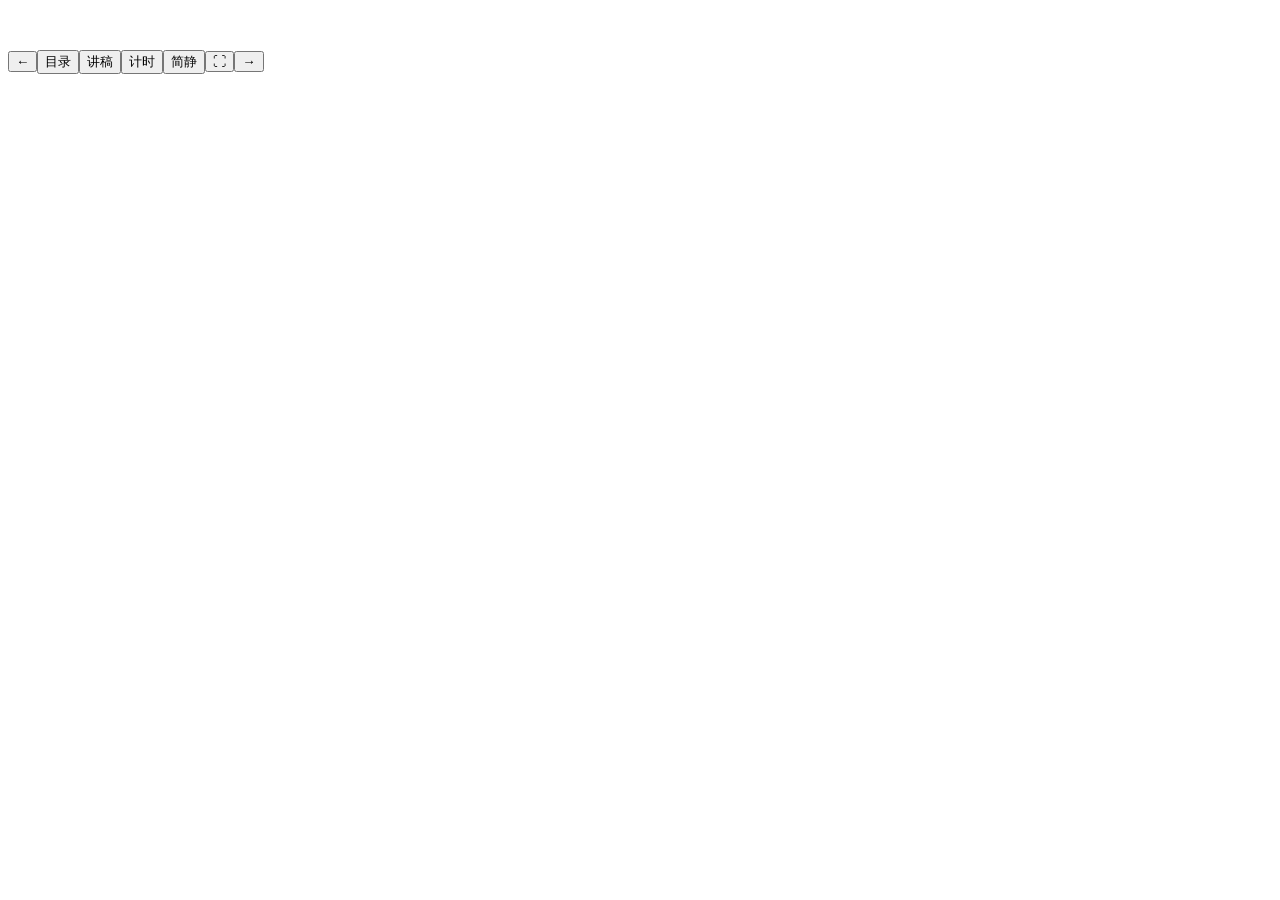
==== line-story/index.html @ 2891e2a6 "Add independent SVG classroom entry and accessible controls" ====
<!doctype html>
<html lang="zh-CN">
<head>
<meta charset="utf-8"><meta name="viewport" content="width=device-width,initial-scale=1,viewport-fit=cover">
<meta name="theme-color" content="#f5f2e8"><title>童年里，什么值得被留下 · 线条叙事</title>
<link rel="stylesheet" href="style.css">
</head>
<body>
<main id="stage" tabindex="-1" aria-label="童年阅读课堂">
  <div id="canvas"><div id="art"></div><div class="chapter-mark" id="chapterMark"></div><section id="copy" aria-live="polite" aria-atomic="true"></section><div id="archive" aria-hidden="true"><figure><img id="materialImage" alt=""><figcaption id="materialText"></figcaption></figure></div><div class="paper-bottom" aria-hidden="true"></div></div>
  <div id="liveStatus" class="sr-only" role="status"></div>
  <nav id="controls" aria-label="课堂控制"><button id="prev" title="上一节拍（←）" aria-label="上一节拍">←</button><span id="counter"></span><button id="menuButton" title="目录（M）">目录</button><button id="noteButton" title="教师讲稿（N）">讲稿</button><button id="timerButton" title="暂停或继续计时（T）"><span id="clock">计时</span></button><button id="motionButton" title="切换简静动画" aria-pressed="false">简静</button><button id="fullButton" title="全屏（F）" aria-label="切换全屏">⛶</button><button id="next" title="下一节拍（→ / 空格）" aria-label="下一节拍">→</button></nav>
  <div id="shade" hidden></div>
  <aside id="notes" class="panel" role="dialog" aria-modal="true" aria-labelledby="notesTitle" hidden><button class="close" aria-label="关闭教师讲稿">×</button><h2 id="notesTitle">教师讲稿</h2><div id="notesBody"></div></aside>
  <aside id="menu" class="panel" role="dialog" aria-modal="true" aria-labelledby="menuTitle" hidden><button class="close" aria-label="关闭目录">×</button><h2 id="menuTitle">课堂节拍</h2><p class="panel-hint">每次下一步只前进一个节拍；倒计时到零不会翻屏。</p><div id="cueList"></div></aside>
  <div id="loadError" role="alert" hidden>课件未完整载入。请完整解压文件夹后，打开 index.html。</div>
</main>
<noscript>请在浏览器中启用 JavaScript 后打开本课件。</noscript>
<script src="lesson-data.js"></script><script src="scenery.js"></script><script src="lesson.js"></script>
</body></html>
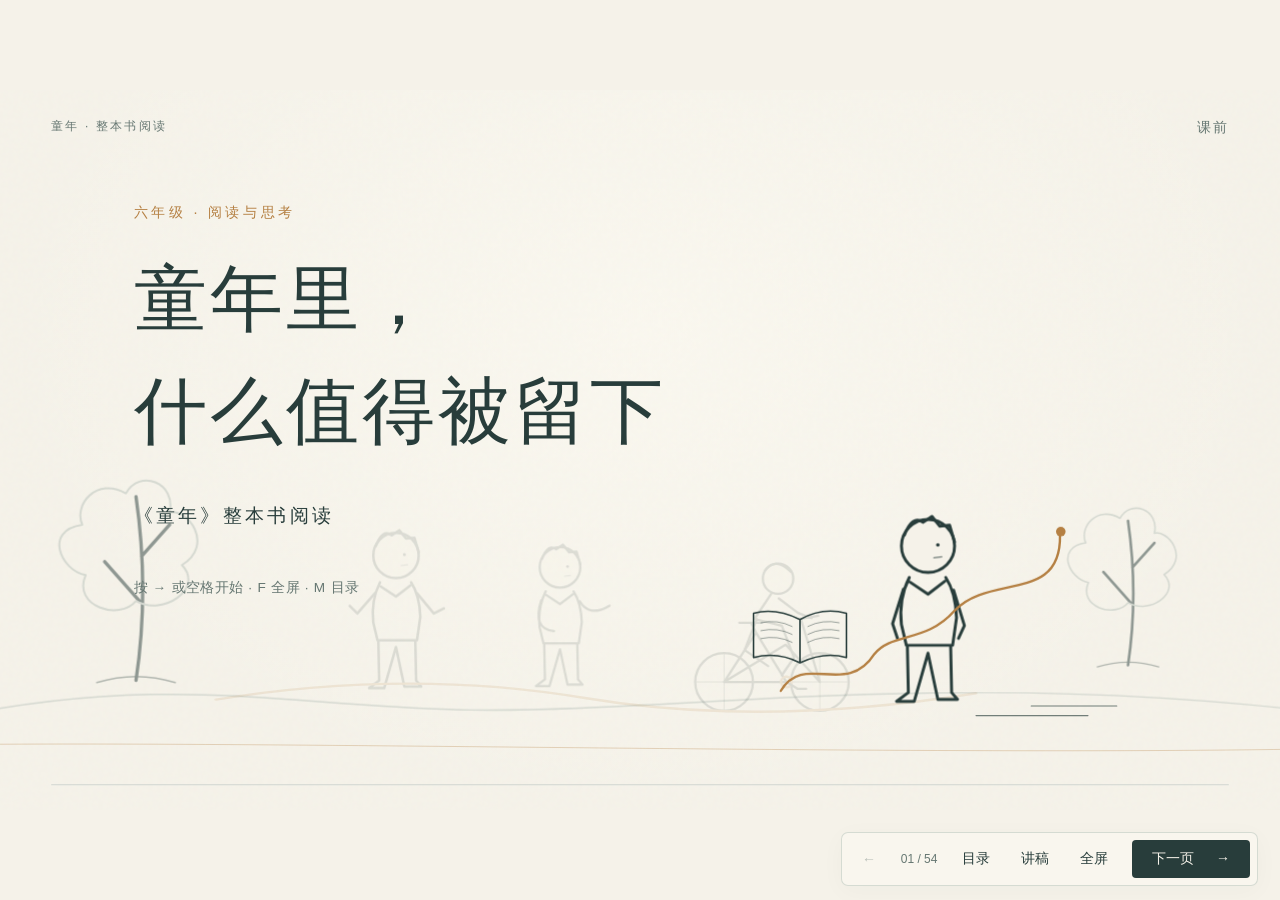
==== commit 518bcd76: "Publish independent vector line-story classroom with synchronized teacher script" ====
--- a/line-story/index.html
+++ b/line-story/index.html
@@ -1,20 +1,37 @@
 <!doctype html>
 <html lang="zh-CN">
 <head>
-<meta charset="utf-8"><meta name="viewport" content="width=device-width,initial-scale=1,viewport-fit=cover">
-<meta name="theme-color" content="#f5f2e8"><title>童年里，什么值得被留下 · 线条叙事</title>
-<link rel="stylesheet" href="style.css">
+<meta charset="utf-8"><meta name="viewport" content="width=device-width,initial-scale=1">
+<meta name="color-scheme" content="light"><meta name="description" content="《童年》整本书阅读：用线条连接证据、思考与生活。40分钟，一键推进。">
+<title>童年里，什么值得被留下 · 线条叙事</title>
+<link rel="stylesheet" href="styles/story.css">
 </head>
 <body>
-<main id="stage" tabindex="-1" aria-label="童年阅读课堂">
-  <div id="canvas"><div id="art"></div><div class="chapter-mark" id="chapterMark"></div><section id="copy" aria-live="polite" aria-atomic="true"></section><div id="archive" aria-hidden="true"><figure><img id="materialImage" alt=""><figcaption id="materialText"></figcaption></figure></div><div class="paper-bottom" aria-hidden="true"></div></div>
-  <div id="liveStatus" class="sr-only" role="status"></div>
-  <nav id="controls" aria-label="课堂控制"><button id="prev" title="上一节拍（←）" aria-label="上一节拍">←</button><span id="counter"></span><button id="menuButton" title="目录（M）">目录</button><button id="noteButton" title="教师讲稿（N）">讲稿</button><button id="timerButton" title="暂停或继续计时（T）"><span id="clock">计时</span></button><button id="motionButton" title="切换简静动画" aria-pressed="false">简静</button><button id="fullButton" title="全屏（F）" aria-label="切换全屏">⛶</button><button id="next" title="下一节拍（→ / 空格）" aria-label="下一节拍">→</button></nav>
-  <div id="shade" hidden></div>
-  <aside id="notes" class="panel" role="dialog" aria-modal="true" aria-labelledby="notesTitle" hidden><button class="close" aria-label="关闭教师讲稿">×</button><h2 id="notesTitle">教师讲稿</h2><div id="notesBody"></div></aside>
-  <aside id="menu" class="panel" role="dialog" aria-modal="true" aria-labelledby="menuTitle" hidden><button class="close" aria-label="关闭目录">×</button><h2 id="menuTitle">课堂节拍</h2><p class="panel-hint">每次下一步只前进一个节拍；倒计时到零不会翻屏。</p><div id="cueList"></div></aside>
-  <div id="loadError" role="alert" hidden>课件未完整载入。请完整解压文件夹后，打开 index.html。</div>
+<main id="viewport" aria-label="童年阅读课堂">
+ <div id="stage">
+  <div class="paper"></div>
+  <svg id="world" viewBox="0 0 1600 900" fill="none" aria-hidden="true"></svg>
+  <div id="media" aria-hidden="true"></div>
+  <section id="content" aria-label="当前阅读内容"></section>
+  <div class="topline"><span>童年 · 整本书阅读</span><span id="chapter"></span></div>
+  <div id="meter" aria-hidden="true"><span></span></div>
+  <output id="timer" aria-label="当前活动剩余时间" hidden></output>
+  <div id="stamp" aria-hidden="true"></div>
+ </div>
+ <nav id="controls" aria-label="授课操作">
+  <button id="prev" title="上一页（← / PageUp）" aria-label="上一页">←</button>
+  <span id="position" aria-live="off"></span>
+  <button id="menuBtn" title="目录（M）" aria-label="打开目录">目录</button>
+  <button id="notesBtn" title="教师提示（N）" aria-label="教师提示">讲稿</button>
+  <button id="fullBtn" title="全屏（F）" aria-label="全屏">全屏</button>
+  <button id="next" title="下一页（→ / 空格 / PageDown）" aria-label="下一页">下一页 <span>→</span></button>
+ </nav>
+ <div id="panelBackdrop" hidden></div>
+ <aside id="panel" aria-label="课堂辅助面板" role="dialog" aria-modal="true" hidden>
+  <button id="closePanel" aria-label="关闭面板">×</button><div id="panelBody"></div>
+ </aside>
+ <div id="toast" role="status"></div>
+ <noscript>请在浏览器中启用 JavaScript 后打开本课件。</noscript>
 </main>
-<noscript>请在浏览器中启用 JavaScript 后打开本课件。</noscript>
-<script src="lesson-data.js"></script><script src="scenery.js"></script><script src="lesson.js"></script>
+<script src="scripts/lesson-data.js"></script><script src="scripts/world.js"></script><script src="scripts/app.js"></script>
 </body></html>
--- a/line-story/styles/story.css
+++ b/line-story/styles/story.css
@@ -0,0 +1,20 @@
+:root{--paper:#f5f2e9;--ink:#283d3b;--muted:#667772;--gold:#b58043;--cold:#718592;--soft:#b6c0b9;--scale:1;--stage-w:1600px;--stage-h:900px}
+*{box-sizing:border-box}html,body{margin:0;width:100%;height:100%;overflow:hidden}body{background:var(--paper);color:var(--ink);font-family:"Noto Sans CJK SC","Microsoft YaHei","PingFang SC",sans-serif;-webkit-font-smoothing:antialiased}button{font:inherit;cursor:pointer;color:inherit}button:focus-visible{outline:3px solid var(--gold);outline-offset:5px}button:disabled{opacity:.3;cursor:default}#viewport{width:100%;height:100dvh;overflow:hidden;position:relative}#stage{width:1600px;height:900px;position:absolute;left:50%;top:50%;transform:translate(-50%,-50%) scale(var(--scale));transform-origin:center;overflow:hidden;background:var(--paper)}.paper{position:absolute;inset:0;background:radial-gradient(ellipse at 50% 34%,#fffdf580,transparent 72%);pointer-events:none}.paper:after{content:"";position:absolute;inset:0;opacity:.15;background-image:url("data:image/svg+xml,%3Csvg viewBox='0 0 180 180' xmlns='http://www.w3.org/2000/svg'%3E%3Cfilter id='g'%3E%3CfeTurbulence type='fractalNoise' baseFrequency='.8' numOctaves='3' stitchTiles='stitch'/%3E%3C/filter%3E%3Cpath fill='%23585950' opacity='.14' filter='url(%23g)' d='M0 0h180v180H0z'/%3E%3C/svg%3E")}#world{position:absolute;inset:0;width:100%;height:100%;stroke:var(--ink);stroke-width:3;stroke-linecap:round;stroke-linejoin:round;overflow:visible}.zone{opacity:.16;transition:opacity 1.3s}.zone.current{opacity:1}.zone path,.zone g,.zone circle{transition:opacity 1.2s,transform 2.8s cubic-bezier(.3,0,.15,1),stroke 1s}.world-spine{stroke:var(--gold);stroke-width:1.1;opacity:.35}#world .detail{stroke-width:1.35;opacity:.64}.soft{stroke:var(--soft);stroke-width:1.8}.warm{stroke:var(--gold)}.cold{stroke:var(--cold)}.thick{stroke-width:4.5}.dashed{stroke-dasharray:9 11;stroke:var(--cold);stroke-width:2}.filled,.eye{fill:currentColor;stroke:none}.eye{fill:var(--ink)}.warm.filled{fill:var(--gold)}.cold.filled{fill:var(--cold)}.head{fill:var(--paper)}.record-lines{opacity:0}.topline{position:absolute;top:36px;left:64px;right:64px;display:flex;justify-content:space-between;font-size:17px;letter-spacing:.16em;color:var(--muted);transition:opacity .5s}.topline span:first-child{font-size:15px}#meter{position:absolute;left:64px;right:64px;bottom:31px;height:1px;background:#c8cfca}#meter span{display:block;height:1px;background:var(--gold);transition:width 1.2s}#content{position:absolute;inset:0;z-index:3;pointer-events:none;display:flex;align-items:center;justify-content:center;padding:110px 145px 235px}#content>article{width:100%;max-width:1310px;text-align:center;pointer-events:auto}h1,h2,h3,p{margin:0}h1,h2{font-family:"Noto Serif CJK SC","Songti SC","SimSun",serif;font-weight:500}h1{font-size:64px;line-height:1.58;letter-spacing:.025em;text-wrap:balance;white-space:pre-line}h2{font-size:42px;line-height:1.45;margin-bottom:30px}h3{font-size:24px;font-weight:500;letter-spacing:.1em;color:var(--muted);margin-bottom:24px}.body-lines{margin-top:35px}.body-lines p{font-size:29px;line-height:1.75;margin-top:7px;white-space:pre-line}.body-lines p:first-child{margin-top:0}.eyebrow{font-size:18px;letter-spacing:.22em;color:var(--gold);margin-bottom:28px}.quote{font-family:"Noto Serif CJK SC","Songti SC","SimSun",serif;font-size:34px;line-height:1.95;letter-spacing:.01em;text-align:justify}.quote p+p{margin-top:22px}.quote em{font-style:normal}.emph{border-bottom:2px solid var(--gold);box-shadow:inset 0 -7px #b5804318}.markable{cursor:pointer;border-radius:2px;transition:background .3s}.markable:hover{background:#b580431a}.pair{display:grid;grid-template-columns:1fr 1fr;gap:70px;text-align:left}.pair>div+div{border-left:1px solid #b6c0b9;padding-left:55px}.pair .quote{font-size:30px;line-height:1.84}.pair h3{font-family:"Noto Sans CJK SC",sans-serif;font-size:23px}.pair h3:before{content:"";display:inline-block;width:27px;height:1px;background:var(--gold);margin-right:15px;vertical-align:middle}.reading-layout h2{font-size:36px;margin-bottom:33px}.reading-layout .quote{max-width:1160px;margin:auto}.reading-layout.dense .quote{font-size:29px;line-height:1.68}.reading-layout.dense .quote p+p{margin-top:16px}.reading-layout.anne-reading .quote{font-size:53px;text-align:left;line-height:1.85;max-width:1100px}.cover-layout{text-align:left!important;padding-left:22px}.cover-layout h1{font-size:91px;line-height:1.55;letter-spacing:.045em;max-width:1060px}.cover-layout .body-lines{margin-top:38px}.cover-layout .body-lines p{font-size:24px;letter-spacing:.16em}.cover-layout .eyebrow{margin-bottom:26px}.cover-layout .start-hint{font-size:17px;color:var(--muted);margin-top:58px;letter-spacing:.06em}.cinema-layout h1{font-size:60px}.cinema-layout .body-lines p{font-size:29px}.contrast-layout{max-width:1160px!important}.contrast-layout h2{margin-bottom:55px}.contrast-layout .quote{font-size:43px;text-align:center;line-height:1.8}.contrast-layout .quote p+p{margin-top:34px;padding-top:25px;border-top:1px solid var(--soft)}.rules-layout h1{font-size:56px}.rule-words{display:flex;gap:80px;justify-content:center;margin-top:60px}.rule-words p{font-size:31px}.rule-words small{display:block;color:var(--gold);font-size:19px;margin-bottom:18px}.repair-layout h2{font-size:36px;max-width:1200px;margin:0 auto 30px}.repair-grid{display:grid;grid-template-columns:1.2fr .8fr;gap:56px;text-align:left;align-items:center}.repair-grid .quote{font-size:29px;line-height:1.8}.repair-card{padding:22px 0 22px 40px;border-left:1px solid var(--gold)}.repair-card .card-text{font-size:36px;line-height:1.75;font-family:"Noto Serif CJK SC",serif}.repair-card .card-prompt{font-size:23px;line-height:1.8;color:var(--muted);margin-top:30px}.logic-layout h1{font-size:50px;line-height:1.55}.logic-row{display:grid;grid-template-columns:1fr 80px 1fr 80px 1fr;align-items:center;margin:42px 0 30px;gap:15px}.logic-row .node-label{font-size:31px;line-height:1.65;white-space:pre-line}.arrow-button{border:0;background:none;font-size:48px;color:var(--cold);position:relative;padding:10px}.arrow-button.cut:before{content:"";position:absolute;width:42px;height:2px;left:20px;top:50%;transform:rotate(-54deg);background:var(--gold)}.arrow-button.cut{color:#8b969155}.logic-layout .quote{font-size:24px;line-height:1.75;max-width:1100px;margin:auto;color:#536461}.logic-layout .quote p+p{margin-top:8px}.dialogue-layout h1{font-size:92px;letter-spacing:.07em;margin-bottom:25px}.dialogue-layout .body-lines p{font-family:"Noto Serif CJK SC",serif;font-size:30px;line-height:1.9}.group-layout h2{font-size:39px;margin-bottom:25px}.evidence-grid{display:grid;grid-template-columns:1fr 1fr;gap:48px;text-align:left}.evidence{font-size:25px;line-height:1.72;padding:22px 28px;border-top:1px solid var(--gold);background:#fffdf660}.evidence h3{font-size:21px;margin-bottom:16px}.evidence p+p{margin-top:12px}.evidence button{font-size:17px;margin-top:16px;border:0;border-bottom:1px solid #9caba4;background:none;padding:4px 0;color:var(--muted)}.group-layout .body-lines{margin-top:22px;border-top:1px solid #b6c0b9;padding-top:18px}.group-layout .body-lines p{font-size:25px;line-height:1.6}.group-steps{font-size:17px;color:var(--muted);margin-top:18px;word-spacing:14px}.writing-layout{max-width:1120px!important}.writing-layout h1{font-size:52px;margin-bottom:50px}.writing-layout .body-lines{text-align:left}.writing-layout .body-lines p{font-size:35px;margin-top:32px;padding-bottom:15px;border-bottom:1px solid #c7cfc8}.photo-layout{max-width:none!important;text-align:left!important;margin-left:710px;width:620px!important}.photo-layout h1{font-size:43px;line-height:1.65}.photo-layout .body-lines p{font-size:30px;line-height:1.85}.ending-layout h1{font-size:56px;line-height:1.7}.media-frame{position:absolute;z-index:2;overflow:hidden;will-change:transform,opacity}.media-frame img{display:block;width:100%;height:100%;object-fit:contain}.media-frame.art{inset:0;background:#202927}.media-frame.art img{transition:transform 4s cubic-bezier(.2,.5,.2,1)}.media-frame.art.detail img{transform:scale(1.35);transform-origin:42% 55%}.media-frame.photo{left:95px;top:210px;width:650px;height:480px}.media-frame.photo:after{content:"";position:absolute;inset:0;border:1px solid #8a9b8a44;pointer-events:none}.media-frame.closing{pointer-events:none}.media-fallback{display:grid;place-content:center;width:100%;height:100%;background:var(--paper);text-align:center;padding:50px;font-size:27px;line-height:1.8}.art-state .topline,.art-state #meter{opacity:0}.art-state #content{visibility:hidden}#timer{position:absolute;right:70px;bottom:70px;font-variant-numeric:tabular-nums;font-size:25px;letter-spacing:.08em;color:var(--muted);z-index:5}#timer small{font-size:16px;margin-left:16px;color:var(--gold)}#controls{position:absolute;right:22px;bottom:14px;z-index:30;display:flex;gap:5px;align-items:center;padding:7px;background:#f9f7efd9;border:1px solid #bdc7be99;box-shadow:0 5px 25px #283d3b08;border-radius:7px;opacity:0;transform:translateY(6px);transition:opacity .25s,transform .25s}body.show-controls #controls,#controls:focus-within,#controls:hover{opacity:1;transform:none}#controls button{border:0;background:none;padding:7px 13px;font-size:14px;border-radius:4px}#controls button:hover{background:#ced8cf50}#controls #next{background:var(--ink);color:var(--paper);padding:10px 20px;margin-left:6px}#controls #next span{margin-left:18px}#position{font-size:12px;color:var(--muted);min-width:50px;text-align:center;font-variant-numeric:tabular-nums}#panelBackdrop{position:absolute;inset:0;background:#14272645;z-index:49;backdrop-filter:blur(4px)}#panel{position:absolute;z-index:50;right:4vw;top:5vh;width:min(760px,92vw);max-height:88vh;overflow:auto;padding:42px;background:#fcfaf3;box-shadow:0 20px 90px #203b3b30;border:1px solid #c7cec2}#panel[hidden],#panelBackdrop[hidden]{display:none}#panel h2{font-size:27px;margin-bottom:20px}#panel h3{font-size:17px;margin:23px 0 8px;color:var(--gold)}#panel p{font-size:18px;line-height:1.85;white-space:pre-line}#panel .quote p{font-size:23px}#closePanel{position:sticky;top:0;float:right;font-size:29px;padding:0 8px;border:0;background:#fcfaf3}#panel .cue-label{font-size:13px;color:var(--muted);letter-spacing:.08em;margin-bottom:10px}.menu-section{border-top:1px solid var(--soft);padding-top:20px;margin-top:20px}.menu-section h3{margin:0 0 10px!important}.menu-section button{display:block;border:0;background:none;padding:10px 0;font-size:16px;text-align:left;width:100%}.menu-section button.current{color:#976328;font-weight:600}.options{display:flex;gap:10px;flex-wrap:wrap;margin-bottom:20px}.options button{padding:9px 12px;font-size:14px;border:1px solid var(--soft);background:none}#toast{position:absolute;top:17px;left:50%;transform:translate(-50%,-12px);opacity:0;transition:opacity .25s,transform .25s;background:#243d39f0;color:var(--paper);padding:10px 23px;font-size:14px;z-index:70;pointer-events:none}#toast.on{opacity:1;transform:translate(-50%,0)}
+/* Persistent figures evolve. No decorative animation loops run during reading. */
+.zone-day .desk-set,.zone-day .listen-set,.zone-day .cover-art{opacity:0}.zone-day .road-set{opacity:1}.zone-day[data-state=cover] .road-set{opacity:.13}.zone-day[data-state=cover] .cover-art{opacity:1}.zone-day[data-state=cover] .day-scenery{opacity:.5}.zone-day[data-state=desk] .road-set,.zone-day[data-state=writing] .road-set{opacity:.06}.zone-day[data-state=desk] .desk-set,.zone-day[data-state=writing] .desk-set{opacity:1;transform:translate(-205px,0)}.zone-day[data-state=desk] .seated .person-body{transform:rotate(3deg);transform-origin:0 -70px}.zone-day[data-state=listening] .road-set{opacity:.07}.zone-day[data-state=listening] .listen-set{opacity:1}.zone-day[data-state=ending] .desk-set{opacity:1;transform:translate(120px,0) scale(.93);transform-origin:1000px 750px}.zone-day[data-state=ending] .road-set{transform:translate(-110px,0) scale(.79);transform-origin:650px 750px}.zone-book .initial-mark,.zone-book .revision-mark{opacity:0}.zone-book[data-state=question] .initial-mark,.zone-book[data-state=revision] .initial-mark,.zone-book[data-state=revision] .revision-mark{opacity:1}.zone-book[data-state=question] .main-book,.zone-book[data-state=revision] .main-book{opacity:.45}.zone-effects .hurt-lines,.zone-effects .warm-lines{opacity:0}.zone-effects[data-state=sensitive] .hurt-lines,.zone-effects[data-state=both] .hurt-lines{opacity:1}.zone-effects[data-state=connected] .warm-lines,.zone-effects[data-state=both] .warm-lines{opacity:1}.zone-effects[data-state=connected] .hurt-lines{opacity:.3}.zone-effects .ripple,.zone-effects .ripple2{opacity:.25;stroke-width:1.2}.zone-effects .effect-child .person-body{transform-origin:0 0}.zone-effects[data-state=sensitive] .effect-child .person-body{transform:rotate(-3deg)}.zone-effects[data-state=both] .hurt-lines{transform:translate(33px,0)}.zone-labor .grandfather-present{opacity:0}.zone-labor[data-state=contradiction] .labor-memory,.zone-labor[data-state=gap] .labor-memory{opacity:.12}.zone-labor[data-state=contradiction] .grandfather-present,.zone-labor[data-state=gap] .grandfather-present{opacity:1}.zone-logic .repair-trace,.zone-logic .logic-nodes{opacity:0}.zone-logic[data-state=repair1] .repair-trace,.zone-logic[data-state=record1] .repair-trace{opacity:1}.zone-logic .missing{opacity:0}.zone-logic[data-state=record1] .missing,.zone-logic[data-state=record1] .record-lines{opacity:1}.zone-logic[data-state=repair1] .tools,.zone-logic[data-state=record1] .tools,.zone-logic[data-state=arrows] .tools,.zone-logic[data-state=cut] .tools{opacity:0}.zone-logic[data-state=arrows] .logic-nodes,.zone-logic[data-state=cut] .logic-nodes{opacity:1}.zone-logic .cut-mark{opacity:0}.zone-logic[data-state=cut] .cut-left{transform:translate(-20px,8px)}.zone-logic[data-state=cut] .cut-right{transform:translate(20px,8px)}.zone-logic[data-state=cut] .uncut-mid{opacity:0}.zone-logic[data-state=cut] .cut-mark{opacity:1}.zone-protect .protect-frame{opacity:.12;transform:translate(0,0)}.zone-protect .protection-limits{opacity:0}.zone-protect .bond{opacity:0}.zone-protect .arm-moving{transform:rotate(62deg);transform-origin:23px -102px}.zone-protect[data-state=arm] .arm-moving,.zone-protect[data-state=question] .arm-moving,.zone-protect[data-state=answer] .arm-moving,.zone-protect[data-state=wide] .arm-moving{transform:rotate(0deg)}.zone-protect[data-state=arm] .bond,.zone-protect[data-state=question] .bond,.zone-protect[data-state=answer] .bond,.zone-protect[data-state=wide] .bond{opacity:1}.zone-protect[data-state=quiet] .protect-pair,.zone-protect[data-state=repair] .protect-pair{opacity:.25}.zone-protect[data-state=answer] .protect-frame{opacity:.65}.zone-protect[data-state=wide] .protect-frame{opacity:1}.zone-protect[data-state=wide] .protect-pair{transform:translate(220px,211px) scale(.73);transform-origin:0 0}.zone-protect[data-state=wide] .protection-limits{opacity:.65}.zone-anne .help-objects,.zone-anne .wishes{opacity:0}.zone-anne .outer-danger{opacity:.15}.zone-anne[data-state=help] .help-objects,.zone-anne[data-state=read] .help-objects,.zone-anne[data-state=wishes] .help-objects,.zone-anne[data-state=blocked] .help-objects{opacity:1}.zone-anne[data-state=read] .anne-room,.zone-anne[data-state=read] .help-objects{opacity:.25}.zone-anne[data-state=wishes] .wishes,.zone-anne[data-state=blocked] .wishes{opacity:.65}.zone-anne[data-state=blocked] .outer-danger{opacity:1}.zone-anne[data-state=blocked] .wish-bike .bike-parts{transform:translate(-35px,0)}.zone-anne[data-state=blocked] .wish-route{stroke-dasharray:5 10}.zone-anne .wishes{stroke-dasharray:4 7;stroke:var(--gold);stroke-width:2}.zone-discussion .first-record,.zone-discussion .second-record,.zone-discussion .check-record{opacity:0}.zone-discussion[data-state=share2] .first-record,.zone-discussion[data-state=checked] .first-record,.zone-discussion[data-state=checked] .second-record,.zone-discussion[data-state=checked] .check-record{opacity:1}.zone-discussion .record-lines{opacity:1}.zone-discussion[data-state=group] .evidence-lines{opacity:.25}.zone-author .new-growth{opacity:0}.zone-author[data-state=roots] .roots{opacity:.3;transform:translate(0,25px)}.zone-author[data-state=roots] .new-growth{opacity:1}.zone-author[data-state=quiet] .roots{opacity:.25}.zone-reality .school-memory,.zone-reality .lamp-memory{opacity:0}.zone-reality[data-state=school] .school-memory,.zone-reality[data-state=varvara] .school-memory,.zone-reality[data-state=lamp] .school-memory,.zone-reality[data-state=lamp] .lamp-memory{opacity:1}.zone-reality[data-state=varvara] .school-memory{opacity:.12}.zone-finale .adults{opacity:0}.zone-finale .final-world{transform-origin:800px 720px;transform:scale(.88)}.zone-finale[data-state=pressure] .roof{transform:translate(0,110px)}.zone-finale[data-state=reveal] .final-world{transform:scale(.78)}.zone-finale[data-state=support] .final-world{transform:scale(.84)}.zone-finale[data-state=support] .adults{opacity:1}.zone-finale[data-state=support] .roof{transform:translate(-100px,-100px) scale(1.125,1.125)}.zone-finale[data-state=support] .support-beam{transform:translate(0,0)}
+body.high-contrast{--paper:#fffdf4;--ink:#162725;--muted:#40524b;--gold:#8d591f;--cold:#4c6574;--soft:#7e9185}body.reduced *{animation-duration:.001ms!important;transition-duration:.001ms!important}.reading-state #world{opacity:.65}.art-state #world{opacity:.05}.photo-state #world{opacity:.35}
+@media(max-width:620px) and (orientation:portrait){html,body{overflow:auto}#viewport{height:100dvh}#stage{width:100%;height:100%;left:0;top:0;transform:none;overflow-y:auto;padding-bottom:100px}#world{position:fixed;top:auto;bottom:0;height:52vh;opacity:.23!important}#content{position:relative;min-height:calc(100dvh - 125px);padding:85px 24px 45px;align-items:center}#content>article{max-width:100%;width:100%}h1,.cinema-layout h1{font-size:32px;line-height:1.65}h2,.reading-layout h2,.group-layout h2,.repair-layout h2{font-size:25px;margin-bottom:25px}.cover-layout{padding:0!important}.cover-layout h1{font-size:40px}.cover-layout .eyebrow{font-size:13px}.cover-layout .body-lines p{font-size:17px}.cover-layout .start-hint{font-size:13px;margin-top:40px}.body-lines p,.cinema-layout .body-lines p{font-size:21px}.body-lines{margin-top:25px}.quote,.pair .quote,.reading-layout.dense .quote{font-size:21px;line-height:1.9}.reading-layout.anne-reading .quote{font-size:29px}.pair{grid-template-columns:1fr;gap:25px}.pair>div+div{border-left:0;border-top:1px solid var(--soft);padding:25px 0 0}.pair h3{font-size:19px;margin-bottom:14px}.repair-grid{grid-template-columns:1fr;gap:24px}.repair-grid .quote{font-size:20px}.repair-card{padding:15px 0 0;border:0;border-top:1px solid var(--gold)}.repair-card .card-text{font-size:25px}.repair-card .card-prompt{font-size:18px;margin-top:15px}.logic-layout h1{font-size:29px}.logic-row{grid-template-columns:1fr;gap:0;margin:20px 0}.logic-row .node-label{font-size:22px}.arrow-button{font-size:30px;transform:rotate(90deg);padding:0}.logic-layout .quote{font-size:18px}.logic-layout .arrow-button.cut:before{left:calc(50% - 21px)}.evidence-grid{grid-template-columns:1fr;gap:16px}.evidence{font-size:19px;padding:17px}.evidence h3{font-size:18px}.group-layout .body-lines p{font-size:19px}.group-steps{font-size:14px;line-height:1.8}.writing-layout h1{font-size:31px;margin-bottom:20px}.writing-layout .body-lines p{font-size:23px}.dialogue-layout h1{font-size:45px}.dialogue-layout .body-lines p{font-size:23px}.contrast-layout .quote{font-size:26px}.rule-words{gap:17px;margin-top:30px}.rule-words p{font-size:20px}.rule-words small{font-size:15px}.rules-layout h1{font-size:29px}.ending-layout h1{font-size:31px}.topline{left:24px;right:24px;top:24px;font-size:12px}.topline span:first-child{font-size:11px;letter-spacing:.04em}#meter{display:none}#timer{position:fixed;bottom:83px;right:24px;font-size:18px}#timer small{font-size:12px}.media-frame.photo{left:6%;top:80px;width:88%;height:29vh;position:absolute}.photo-layout{margin:calc(29vh + 40px) 0 0!important;width:100%!important}.photo-layout h1{font-size:27px}.photo-layout .body-lines p{font-size:21px}.media-frame.art{position:fixed}.art-state #content{min-height:100dvh}#controls{right:10px;left:10px;bottom:10px;opacity:1;transform:none;justify-content:space-between}#controls button{padding:8px;font-size:12px}#controls #next{padding:10px 12px;margin-left:0}#controls #next span{margin-left:6px}#position{min-width:35px;font-size:10px}#panel{padding:23px;right:4vw}#panel p{font-size:16px}#panel .quote p{font-size:20px}}
+@media(prefers-reduced-motion:reduce){*,*:before,*:after{animation-duration:.001ms!important;transition-duration:.001ms!important;scroll-behavior:auto!important}}
+
+/* Reading and writing have a guaranteed quiet central field. */
+.scene-art{transform-origin:800px 820px}
+.reading-state .zone.current>.scene-art{transform:scale(.65)}
+.zone-day[data-state=writing] .desk-set{transform:translate(470px,370px) scale(.52);transform-origin:0 0;opacity:.3}
+.zone-day[data-state=writing] .day-scenery{opacity:.15}
+.cinema-layout h1,.dialogue-layout h1,.question-layout h1,.ending-layout h1{display:inline-block;background:var(--paper);box-shadow:0 0 24px 20px var(--paper);position:relative}
+.cinema-layout .body-lines,.dialogue-layout .body-lines{display:table;margin-left:auto;margin-right:auto;background:var(--paper);box-shadow:0 0 20px 16px var(--paper)}
+.zone-anne[data-state=wishes] .wishes,.zone-anne[data-state=blocked] .wishes{opacity:.92}
+.instant-reset,.instant-reset *{transition:none!important}
+
+.protector .person-body{transform-origin:0 0}
+.zone-protect[data-state=arm] .protector .person-body,.zone-protect[data-state=question] .protector .person-body,.zone-protect[data-state=answer] .protector .person-body,.zone-protect[data-state=wide] .protector .person-body{transform:rotate(4deg)}
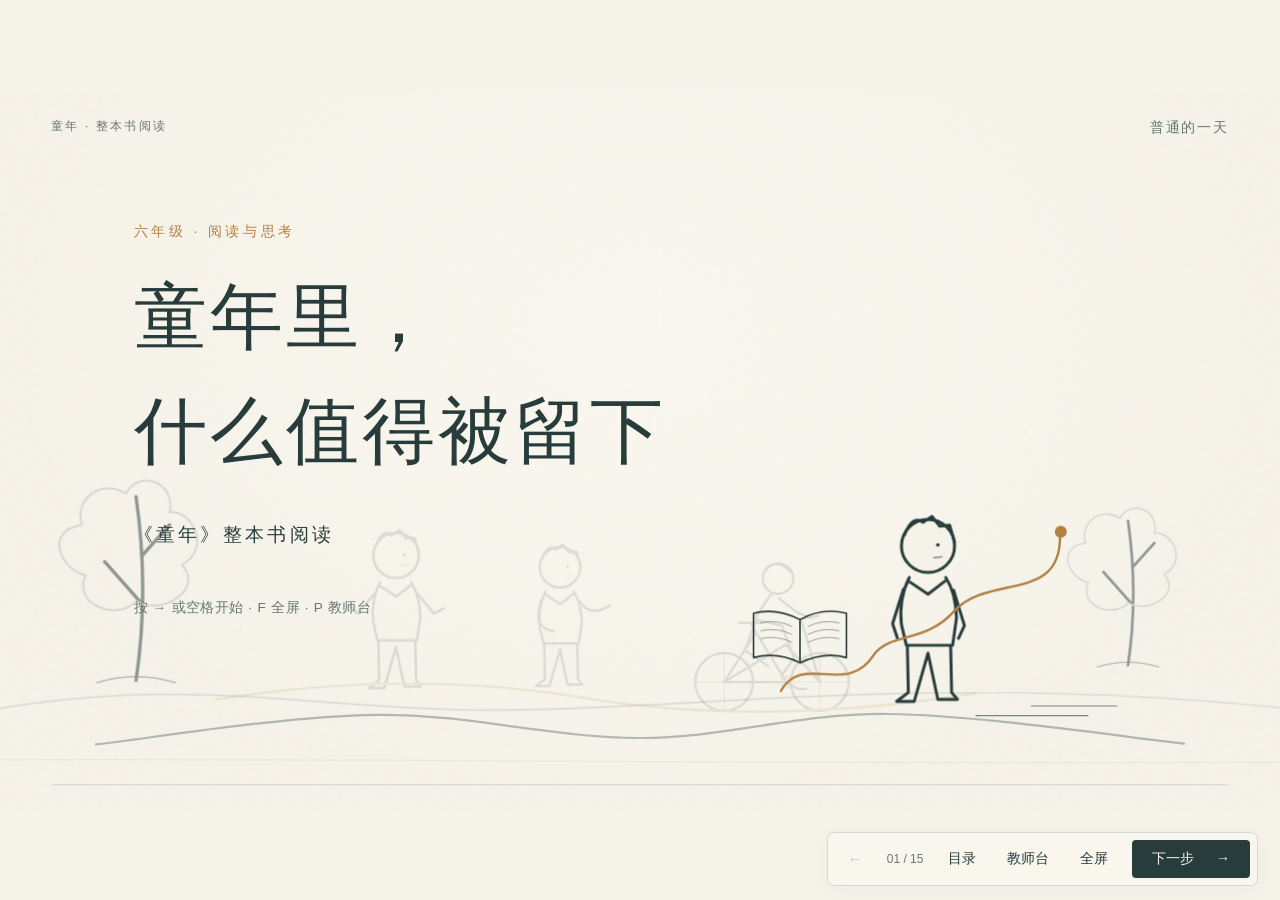
==== commit 2cd2db63: "Refine line-story reading, continuous motion, and teacher controls Apply the critical design review " ====
--- a/line-story/index.html
+++ b/line-story/index.html
@@ -5,6 +5,7 @@
 <meta name="color-scheme" content="light"><meta name="description" content="《童年》整本书阅读：用线条连接证据、思考与生活。40分钟，一键推进。">
 <title>童年里，什么值得被留下 · 线条叙事</title>
 <link rel="stylesheet" href="styles/story.css">
+<link rel="stylesheet" href="styles/world-motion.css">
 </head>
 <body>
 <main id="viewport" aria-label="童年阅读课堂">
@@ -19,19 +20,21 @@
   <div id="stamp" aria-hidden="true"></div>
  </div>
  <nav id="controls" aria-label="授课操作">
-  <button id="prev" title="上一页（← / PageUp）" aria-label="上一页">←</button>
+  <button id="prev" title="上一步（← / PageUp）" aria-label="上一步">←</button>
   <span id="position" aria-live="off"></span>
   <button id="menuBtn" title="目录（M）" aria-label="打开目录">目录</button>
-  <button id="notesBtn" title="教师提示（N）" aria-label="教师提示">讲稿</button>
+  <button id="notesBtn" title="独立教师台（P / N）" aria-label="打开独立教师台">教师台</button>
   <button id="fullBtn" title="全屏（F）" aria-label="全屏">全屏</button>
-  <button id="next" title="下一页（→ / 空格 / PageDown）" aria-label="下一页">下一页 <span>→</span></button>
+  <button id="next" title="下一步（→ / 空格 / PageDown）" aria-label="下一步">下一步 <span>→</span></button>
  </nav>
  <div id="panelBackdrop" hidden></div>
  <aside id="panel" aria-label="课堂辅助面板" role="dialog" aria-modal="true" hidden>
   <button id="closePanel" aria-label="关闭面板">×</button><div id="panelBody"></div>
  </aside>
  <div id="toast" role="status"></div>
+ <div id="blackout" aria-label="学生画面已暂隐，按 B 或 Esc 恢复" hidden></div>
  <noscript>请在浏览器中启用 JavaScript 后打开本课件。</noscript>
 </main>
 <script src="scripts/lesson-data.js"></script><script src="scripts/world.js"></script><script src="scripts/app.js"></script>
 </body></html>
+
--- a/line-story/styles/story.css
+++ b/line-story/styles/story.css
@@ -18,3 +18,52 @@
 
 .protector .person-body{transform-origin:0 0}
 .zone-protect[data-state=arm] .protector .person-body,.zone-protect[data-state=question] .protector .person-body,.zone-protect[data-state=answer] .protector .person-body,.zone-protect[data-state=wide] .protector .person-body{transform:rotate(4deg)}
+
+
+/* Reading has three deliberate scales: whole passage, a sentence with an action,
+   and a return to evidence. Common evidence nodes stay in place between cues. */
+#content>article{transition:none}
+#content{padding:112px 138px 190px}
+.reading-state #content{padding:106px 132px 156px}
+.reading-layout.window-reading .quote{font-size:32px;line-height:1.82;max-width:1220px}
+.reading-layout.window-reading h2{font-size:36px;margin-bottom:28px}
+.reading-layout.anne-reading .quote{font-size:40px;line-height:1.8;max-width:1150px}
+.reading-layout.anne-reading .quote p+p{margin-top:28px}
+.reading-layout.context-reading .quote{font-family:"Noto Sans CJK SC","Microsoft YaHei","PingFang SC",sans-serif;font-size:33px;line-height:1.9;max-width:1180px}
+.reading-layout.context-reading .quote p+p{margin-top:28px}
+.pair-layout h2{margin-bottom:27px}.pair-layout .pair{gap:54px}.pair-layout .pair>div+div{padding-left:45px}.pair-layout .pair .quote{font-size:30px;line-height:1.78}
+.focus-layout{max-width:1180px!important;align-self:flex-start;margin-top:34px}
+.focus-layout h2{font-size:29px;color:var(--muted);line-height:1.65;margin-bottom:28px}
+.focus-quote{margin:0;font-family:"Noto Serif CJK SC","Songti SC","SimSun",serif;font-size:50px;line-height:1.75;text-wrap:balance;white-space:pre-line;background:var(--paper);box-shadow:0 0 35px 22px var(--paper)}
+.focus-layout .body-lines p{font-size:25px}.focus-layout .body-lines{margin-top:20px}
+.silent-layout{min-height:1px;pointer-events:none!important}
+.recall-layout h1{font-size:56px}.recall-links{display:flex;justify-content:center;gap:22px;margin-top:32px}.recall-links button{font-size:21px;border:0;border-bottom:1px solid var(--soft);background:var(--paper);padding:7px 12px;color:var(--muted)}
+.evidence-actions{display:flex;gap:20px;flex-wrap:wrap}
+.logic-layout h1{font-size:44px}.logic-layout .logic-row{margin:30px 0 24px}.logic-layout .quote{font-size:26px;line-height:1.72;max-width:1160px}
+.logic-layout .node-label{font-size:30px}.logic-layout .quote p+p{margin-top:8px}
+.group-layout .evidence{padding:19px 25px}.group-layout .evidence h3{margin-bottom:12px}.group-layout .evidence-grid{gap:42px}
+.media-frame.art.detail img{transform:none}.art-state #controls{opacity:0;pointer-events:none}.art-state.show-controls #controls,.art-state #controls:focus-within,.art-state #controls:hover{opacity:1;pointer-events:auto}
+#panel.evidence-panel{width:min(1120px,92vw);left:50%;right:auto;transform:translateX(-50%);padding:40px 54px;max-height:88vh;top:6vh}
+#panel.evidence-panel .quote p{font-size:26px;line-height:1.9}#panel.evidence-panel h2{font-size:30px;margin-bottom:28px}
+#panel.evidence-pair-panel{width:min(1360px,94vw);padding:40px 45px}#panel.evidence-pair-panel .pair{gap:40px}#panel.evidence-pair-panel .pair>div+div{padding-left:35px}#panel.evidence-pair-panel .quote p{font-size:25px}
+.node-menu{display:grid;grid-template-columns:1fr 1fr;gap:9px}.node-menu button{display:grid;grid-template-columns:25px 1fr;text-align:left;gap:2px 10px;padding:12px;border:1px solid var(--soft);background:none}.node-menu button>span{color:var(--gold);font-size:12px}.node-menu strong{font-size:15px;font-weight:500}.node-menu small{grid-column:2;font-size:11px;color:var(--muted)}.node-menu button.current{border-color:var(--gold);background:#b5804312}
+.cue-directory{border-top:1px solid var(--soft);margin-top:24px;padding-top:18px}.cue-directory summary{cursor:pointer;font-size:15px;color:var(--muted);margin-bottom:13px}.cue-directory button{display:block;border:0;border-bottom:1px solid #dce0d7;background:none;padding:10px 0;font-size:14px;text-align:left;width:100%}.cue-directory button small{display:block;font-size:11px;color:var(--muted);padding-left:32px}.cue-directory button.current{color:var(--gold)}
+#blackout{position:fixed;inset:0;z-index:100;background:#101715}#blackout[hidden]{display:none}.is-blackout #controls,.is-blackout #toast{visibility:hidden}.is-blackout #stage,.is-blackout #panel,.is-blackout #panelBackdrop{visibility:hidden}
+@media(max-width:620px) and (orientation:portrait){
+ #content,.reading-state #content{padding:85px 24px 80px;min-height:calc(100dvh - 110px)}
+ .reading-layout.window-reading .quote{font-size:21px;line-height:1.9}.reading-layout.window-reading h2{font-size:25px;margin-bottom:24px}
+ .reading-layout.anne-reading .quote{font-size:27px;line-height:1.9}.reading-layout.anne-reading .quote p+p{margin-top:24px}
+ .reading-layout.context-reading .quote{font-size:21px;line-height:1.9}
+ .pair-layout .pair{gap:24px}.pair-layout .pair>div+div{padding:24px 0 0}.pair-layout .pair .quote{font-size:21px;line-height:1.9}
+ .focus-layout{margin-top:20px;align-self:center}.focus-layout h2{font-size:22px;margin-bottom:25px}.focus-quote{font-size:29px;line-height:1.9}.focus-layout .body-lines p{font-size:19px}
+ .recall-layout h1{font-size:30px}.recall-links{gap:12px;flex-wrap:wrap;margin-top:24px}.recall-links button{font-size:16px}
+ .logic-layout h1{font-size:29px}.logic-layout .node-label{font-size:22px}.logic-layout .quote{font-size:19px;line-height:1.8}.logic-layout .logic-row{margin:24px 0}
+ .group-layout .evidence-grid{gap:18px}.group-layout .evidence{padding:17px}
+ #panel.evidence-panel{padding:24px;width:94vw;max-height:89vh;top:4vh}#panel.evidence-panel h2{font-size:24px;margin-bottom:24px}#panel.evidence-panel .quote p{font-size:20px;line-height:1.9}
+ #panel.evidence-pair-panel .pair{gap:22px}#panel.evidence-pair-panel .pair>div+div{padding:23px 0 0}.node-menu{grid-template-columns:1fr}.node-menu button{padding:10px}
+ .art-state #controls{opacity:0;pointer-events:none}.art-state.show-controls #controls,.art-state #controls:focus-within{opacity:1;pointer-events:auto}
+}
+
+/* Quiet paper beneath the complete reading area keeps scene strokes out of text.
+   This changes only compositing; paragraph positions and type sizes stay intact. */
+.reading-state #content>article{position:relative;background:var(--paper);box-shadow:0 0 30px 26px var(--paper)}
--- a/line-story/styles/world-motion.css
+++ b/line-story/styles/world-motion.css
@@ -0,0 +1,121 @@
+/* The scene owns finite WAAPI motions, including pauses and instant restores.
+   No unregistered CSS transition may keep moving behind a reading or blank. */
+#world .zone,#world .zone g,#world .zone path,#world .zone circle,#world .zone use,
+#world #camera,#world #story-thread{transition:none!important}
+#world .focus-lens{transform-origin:0 0}
+#world .zone[data-reached=false]:not(.current){opacity:0}
+#world .wheel{transform-box:fill-box;transform-origin:center}
+#world .warm{stroke:var(--gold)}
+#world .cold{stroke:var(--cold);stroke-width:3.3}
+#world .dashed{stroke-dasharray:6 11;stroke-width:2.4}
+#world .detail{stroke-width:1.4;opacity:.6}
+#world .thick{stroke-width:4.4}
+#world .world-spine{stroke:var(--soft);stroke-width:1.25;opacity:.25}
+#story-thread{stroke:var(--ink);stroke-width:2.8;stroke-linecap:round;fill:none}
+#story-thread[data-kind=relation]{stroke:var(--gold);stroke-width:3.15}
+#story-thread[data-kind=reasoning]{stroke:var(--ink);stroke-dasharray:3 10;stroke-width:2.2}
+#story-thread[data-kind=quiet]{stroke:var(--soft);stroke-width:1.5}
+#thread-records .record-lines{opacity:0;stroke-width:7}
+#thread-records.cost-seen .record-cost,
+#thread-records.question-seen .record-question,
+#thread-records.choice-seen .record-choice{opacity:.55}
+#thread-records.quiet-records .record-lines{opacity:.14}
+.art-state #story-thread-layer,.photo-state #story-thread-layer{opacity:0}
+
+/* A window, a lamp and the same ordinary route recur as visual memories. */
+.zone-effects .window-memory{opacity:0}
+.zone-effects[data-state=window-reading] .effect-child,
+.zone-effects[data-state=window-reading] .hurt-lines,
+.zone-effects[data-state=window-reading] .warm-lines,
+.zone-effects[data-state=window-stay] .effect-child,
+.zone-effects[data-state=window-stay] .hurt-lines,
+.zone-effects[data-state=window-stay] .warm-lines{opacity:0}
+.zone-effects[data-state=window-reading] .window-memory{opacity:.35}
+.zone-effects[data-state=window-stay] .window-memory{opacity:1}
+.zone-effects[data-state=both] .window-memory{opacity:.3;transform:translate(340px,0) scale(.42);transform-origin:800px 820px}
+.zone-effects[data-state=both] .connection-book{opacity:0}
+.zone-effects .window-birds{opacity:0}
+.zone-effects[data-state=window-reading] .window-birds{opacity:.55}
+.zone-effects .window-children .person-body{transform-origin:0 0}
+.zone-effects .window-sasha .person-body{transform:translate(0,0)}
+.zone-effects .window-alyosha .person-body{transform:rotate(4deg);transform-origin:0 -35px}
+.zone-effects .companionship{stroke-width:3.7}
+.zone-effects .distant-city{opacity:.44;stroke-width:1.65}
+
+/* Hurt remains alongside connection; its strokes never become the warm line. */
+.zone-effects[data-state=connected] .hurt-lines{opacity:.42}
+.zone-effects[data-state=both] .hurt-lines{transform:none;opacity:.72}
+.zone-effects .ripple,.zone-effects .ripple2{opacity:.2}
+.zone-labor[data-state=contradiction] .labor-memory,
+.zone-labor[data-state=gap] .labor-memory{opacity:.28}
+.zone-logic .repair-trace .record-lines{opacity:0}
+.zone-logic[data-state=record1] .repair-trace .record-lines{opacity:1}
+.zone-logic[data-state=g2] .repair-trace,
+.zone-logic[data-state=arrows] .repair-trace,
+.zone-logic[data-state=cut] .repair-trace{opacity:.23;transform:translate(0,40px) scale(.88);transform-origin:800px 780px}
+.zone-logic[data-state=g2] .repair-trace .missing,
+.zone-logic[data-state=arrows] .repair-trace .missing,
+.zone-logic[data-state=cut] .repair-trace .missing,
+.zone-logic[data-state=g2] .repair-trace .record-lines,
+.zone-logic[data-state=arrows] .repair-trace .record-lines,
+.zone-logic[data-state=cut] .repair-trace .record-lines{opacity:1}
+
+/* The arm completes a small gesture. Cost is a quiet mark, never an assault. */
+.zone-protect .arm-moving{transform-origin:23px -102px}
+.zone-protect[data-state=cost] .arm-moving{transform:rotate(0deg)}
+.zone-protect[data-state=cost] .bond{opacity:1}
+.zone-protect[data-state=cost] .protector .person-body{transform:rotate(4deg)}
+.zone-protect .protection-cost{opacity:0}
+.zone-protect[data-state=cost] .protection-cost,
+.zone-protect[data-state=question] .protection-cost,
+.zone-protect[data-state=answer] .protection-cost,
+.zone-protect[data-state=wide] .protection-cost{opacity:1}
+.zone-protect .cost-marks{stroke-width:1.5;opacity:.8}
+.zone-protect .paper-gap{stroke:var(--paper);stroke-width:4.8}
+.zone-protect[data-state=arm] .protect-frame,
+.zone-protect[data-state=cost] .protect-frame{opacity:.06}
+.zone-protect[data-state=question] .protect-frame{opacity:.12}
+.zone-protect[data-state=wide] .protect-pair{transform:none}
+.zone-protect[data-state=wide] .protection-limits{opacity:.55}
+.zone-protect[data-state=answer] .protection-limits{opacity:.16}
+
+/* Help has its own route. Wish paths stop before the independent danger edge. */
+.zone-anne .help-hand{opacity:0}
+.zone-anne[data-state=help] .help-hand,
+.zone-anne[data-state=wishes] .help-hand,
+.zone-anne[data-state=blocked] .help-hand{opacity:1}
+.zone-anne[data-state=read] .help-hand{opacity:.25}
+.zone-anne .wish-stop{opacity:0;stroke-width:2.2}
+.zone-anne[data-state=blocked] .wish-stop{opacity:1}
+.zone-anne[data-state=blocked] .wish-bike .bike-parts{transform:none}
+.zone-anne .wish-dancer .person-body{transform-origin:0 -60px}
+.zone-anne .room-outline{stroke-width:2.4}
+.zone-anne .incoming{stroke-width:3.8}
+.zone-anne .outer-danger .danger-line{stroke-width:4.1}
+.zone-anne .help-objects>g{opacity:1}
+
+/* No answers are filled into the student's claim: only a completed mark stays. */
+.zone-discussion .evidence-lines circle{stroke-dasharray:2 9;stroke-width:1.6}
+.zone-author[data-state=roots] .roots{opacity:.2;transform:translate(0,24px)}
+.zone-reality[data-state=conditions] .school-memory,
+.zone-reality[data-state=conditions] .lamp-memory{opacity:1}
+.zone-reality[data-state=conditions] .reality-line{opacity:.45}
+
+/* The final world recalls the earlier objects before several hands support it. */
+.zone-finale .final-world,
+.zone-finale[data-state=reveal] .final-world,
+.zone-finale[data-state=support] .final-world{transform:none}
+.zone-finale .roof{opacity:.38}
+.zone-finale[data-state=pressure] .roof{transform:none}
+.zone-finale[data-state=support] .roof{opacity:.15;transform:translate(-104px,-104px) scale(1.13);transform-origin:0 0}
+.zone-finale .memory-link{stroke-width:2.7}
+.zone-finale .support-hand{opacity:1;transform:none}
+.zone-finale .support-join{stroke-width:3.6}
+.zone-finale[data-state=support] .adults{opacity:1}
+.zone-day[data-state=ending] .day-scenery{opacity:.55}
+.zone-day[data-state=ending] .desk-set{transform:translate(120px,0) scale(.93);transform-origin:1000px 750px}
+.zone-day[data-state=ending] .road-set{transform:translate(-110px,0) scale(.79);transform-origin:650px 750px}
+
+body.high-contrast #world .world-spine{opacity:.4}
+body.high-contrast #story-thread[data-kind=quiet]{opacity:.4!important}
+@media(max-width:700px){#story-thread-layer{opacity:.35}.zone-effects .window-memory{stroke-width:3.8}}
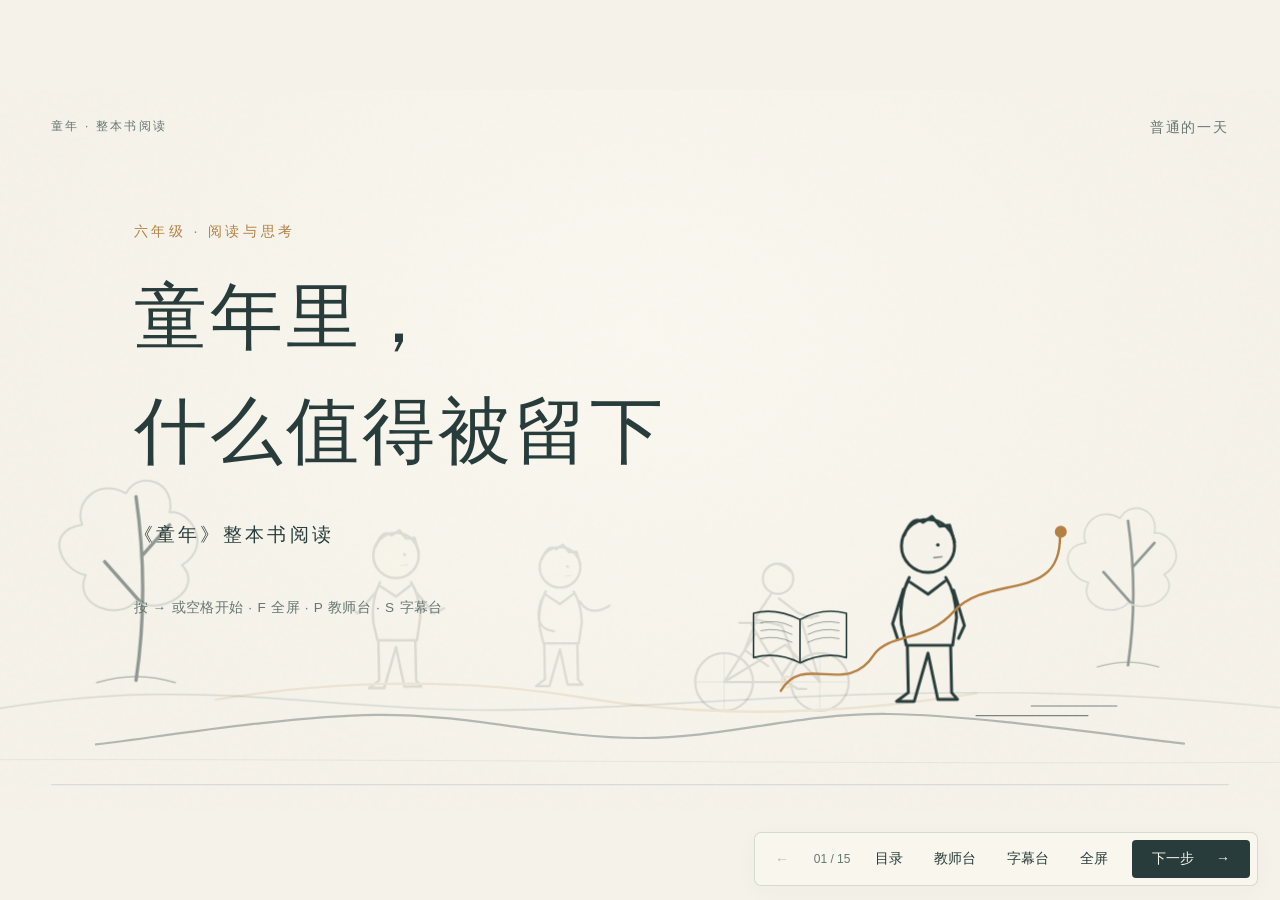
==== commit 70210cce: "line-story: 新增手机适配的完整字幕教师台 为57个动作补齐连续可口述的授课内容，包含阅读原文、提问、游戏规则和画作与历史材料背景；课堂回应以条件分支独立显示。  新增S快捷键、极简字幕页面" ====
--- a/line-story/index.html
+++ b/line-story/index.html
@@ -24,6 +24,7 @@
   <span id="position" aria-live="off"></span>
   <button id="menuBtn" title="目录（M）" aria-label="打开目录">目录</button>
   <button id="notesBtn" title="独立教师台（P / N）" aria-label="打开独立教师台">教师台</button>
+  <button id="subtitlesBtn" title="字幕教师台（S）" aria-label="打开字幕教师台">字幕台</button>
   <button id="fullBtn" title="全屏（F）" aria-label="全屏">全屏</button>
   <button id="next" title="下一步（→ / 空格 / PageDown）" aria-label="下一步">下一步 <span>→</span></button>
  </nav>
--- a/line-story/styles/story.css
+++ b/line-story/styles/story.css
@@ -43,6 +43,7 @@
 .logic-layout .node-label{font-size:30px}.logic-layout .quote p+p{margin-top:8px}
 .group-layout .evidence{padding:19px 25px}.group-layout .evidence h3{margin-bottom:12px}.group-layout .evidence-grid{gap:42px}
 .media-frame.art.detail img{transform:none}.art-state #controls{opacity:0;pointer-events:none}.art-state.show-controls #controls,.art-state #controls:focus-within,.art-state #controls:hover{opacity:1;pointer-events:auto}
+@media(max-width:480px) and (orientation:portrait){#controls{gap:2px;padding:6px}#controls button{padding:8px 6px}#controls #next{padding:10px 9px}#controls #next span,#controls #position{display:none}}
 #panel.evidence-panel{width:min(1120px,92vw);left:50%;right:auto;transform:translateX(-50%);padding:40px 54px;max-height:88vh;top:6vh}
 #panel.evidence-panel .quote p{font-size:26px;line-height:1.9}#panel.evidence-panel h2{font-size:30px;margin-bottom:28px}
 #panel.evidence-pair-panel{width:min(1360px,94vw);padding:40px 45px}#panel.evidence-pair-panel .pair{gap:40px}#panel.evidence-pair-panel .pair>div+div{padding-left:35px}#panel.evidence-pair-panel .quote p{font-size:25px}
@@ -67,3 +68,31 @@
 /* Quiet paper beneath the complete reading area keeps scene strokes out of text.
    This changes only compositing; paragraph positions and type sizes stay intact. */
 .reading-state #content>article{position:relative;background:var(--paper);box-shadow:0 0 30px 26px var(--paper)}
+
+/* Keep the two experiences legible while the two unsupported inferences part.
+   The closing explanation appears only after the class has made its judgement. */
+@media(min-width:621px){#timer{bottom:105px}}
+.arrow-button:disabled{opacity:1;cursor:default}
+.logic-notes{display:flex;justify-content:center;gap:46px;margin:-4px 0 24px;color:var(--muted);font-size:23px;line-height:1.55}
+.logic-notes p{border-bottom:1px solid #b5804359;padding:0 7px 5px;white-space:nowrap}
+body[data-cue=g2-cut] .logic-row{margin:20px 0 15px}
+body[data-cue=g2-cut] .logic-layout h1{font-size:42px}
+/* Anne's tall room remains visible below a quiet, central text field. The
+   heading's paper fades with the delayed question, so the moving wish stays
+   unobstructed until it has actually reached the boundary. */
+body[data-cue=anne-help] .cinema-layout,
+body[data-cue=anne-wishes] .cinema-layout,
+body[data-cue=anne-blocked] .question-layout{align-self:flex-start;max-width:1120px!important;margin-top:65px}
+body[data-cue=anne-help] h1,
+body[data-cue=anne-wishes] h1,
+body[data-cue=anne-blocked] h1{font-size:52px;line-height:1.65;background:var(--paper);box-shadow:0 0 28px 24px var(--paper)}
+@media(max-width:620px) and (orientation:portrait){
+ .logic-notes{flex-direction:column;gap:8px;align-items:center;margin:0 0 25px;font-size:18px}
+ body[data-cue=g2-cut] .logic-layout h1{font-size:29px}
+ body[data-cue=anne-help] .cinema-layout,
+ body[data-cue=anne-wishes] .cinema-layout,
+ body[data-cue=anne-blocked] .question-layout{margin-top:0;align-self:center}
+ body[data-cue=anne-help] h1,
+ body[data-cue=anne-wishes] h1,
+ body[data-cue=anne-blocked] h1{font-size:29px;box-shadow:0 0 18px 12px var(--paper)}
+}
--- a/line-story/styles/world-motion.css
+++ b/line-story/styles/world-motion.css
@@ -60,6 +60,17 @@
 .zone-logic[data-state=arrows] .repair-trace .record-lines,
 .zone-logic[data-state=cut] .repair-trace .record-lines{opacity:1}
 
+/* Both links are hypotheses. The app's same two choices control this drawing
+   and the readable arrows above it; a fact is never removed with an inference. */
+.zone-logic .inference-arrow .cut-left,
+.zone-logic .inference-arrow .cut-right{transform:none}
+.zone-logic .inference-arrow .uncut-mid{opacity:1}
+.zone-logic .inference-arrow .cut-mark{opacity:0}
+.zone-logic .inference-arrow[data-cut=true] .cut-left{transform:translate(-18px,7px)}
+.zone-logic .inference-arrow[data-cut=true] .cut-right{transform:translate(18px,7px)}
+.zone-logic .inference-arrow[data-cut=true] .uncut-mid{opacity:0}
+.zone-logic .inference-arrow[data-cut=true] .cut-mark{opacity:1}
+
 /* The arm completes a small gesture. Cost is a quiet mark, never an assault. */
 .zone-protect .arm-moving{transform-origin:23px -102px}
 .zone-protect[data-state=cost] .arm-moving{transform:rotate(0deg)}
@@ -93,10 +104,18 @@
 .zone-anne .incoming{stroke-width:3.8}
 .zone-anne .outer-danger .danger-line{stroke-width:4.1}
 .zone-anne .help-objects>g{opacity:1}
+.zone-anne .wish-traveller{opacity:0;transform:translate(0px,0px)}
+.zone-anne[data-state=wishes] .wish-traveller{opacity:.6}
+.zone-anne[data-state=blocked] .wish-traveller{opacity:1;transform:translate(304px,-60px)}
 
 /* No answers are filled into the student's claim: only a completed mark stays. */
 .zone-discussion .evidence-lines circle{stroke-dasharray:2 9;stroke-width:1.6}
-.zone-author[data-state=roots] .roots{opacity:.2;transform:translate(0,24px)}
+.zone-author[data-state=quiet] .roots,
+.zone-author[data-state=roots] .roots{opacity:1;transform:none}
+.zone-author .harm-root{opacity:.42;transform:none}
+.zone-author[data-state=roots] .root-left{opacity:.1;transform:translate(-140px,96px)}
+.zone-author[data-state=roots] .root-right{opacity:.1;transform:translate(140px,96px)}
+.zone-author .author-open-route{stroke-width:3.2}
 .zone-reality[data-state=conditions] .school-memory,
 .zone-reality[data-state=conditions] .lamp-memory{opacity:1}
 .zone-reality[data-state=conditions] .reality-line{opacity:.45}
